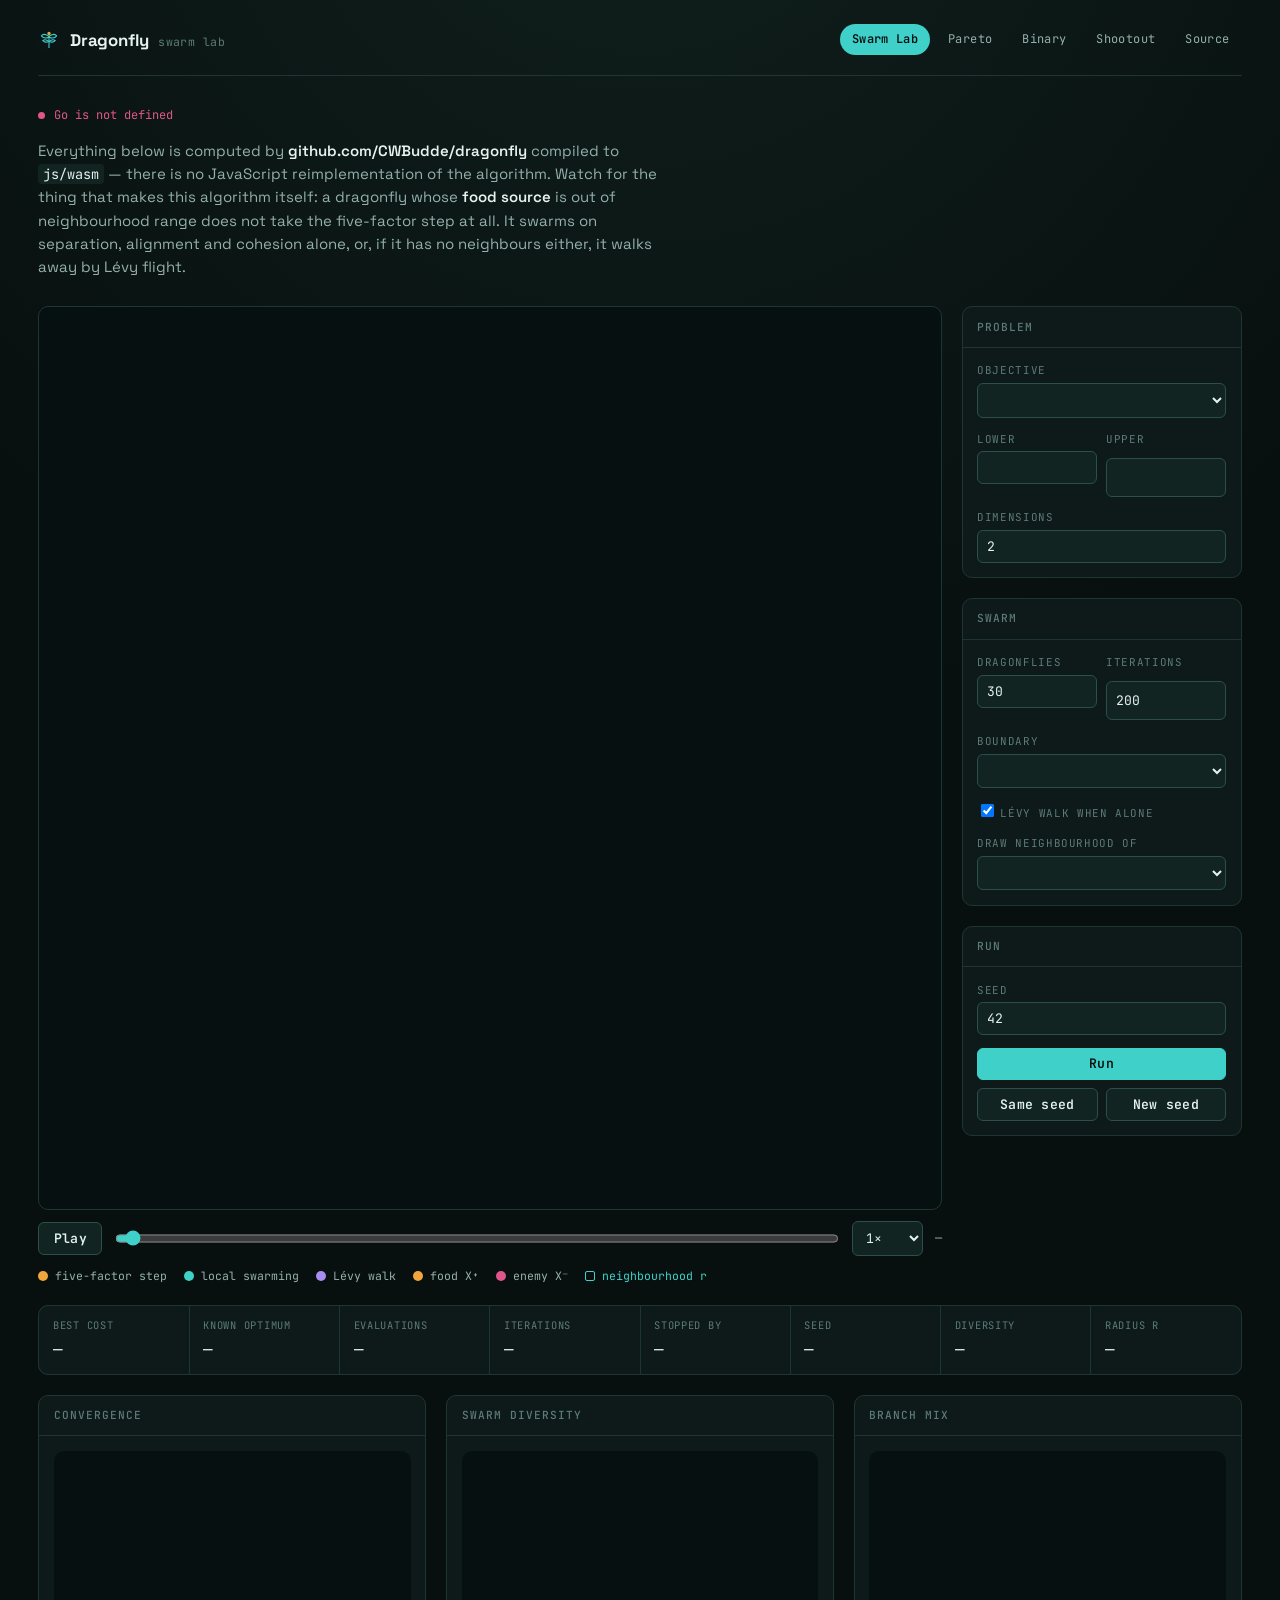
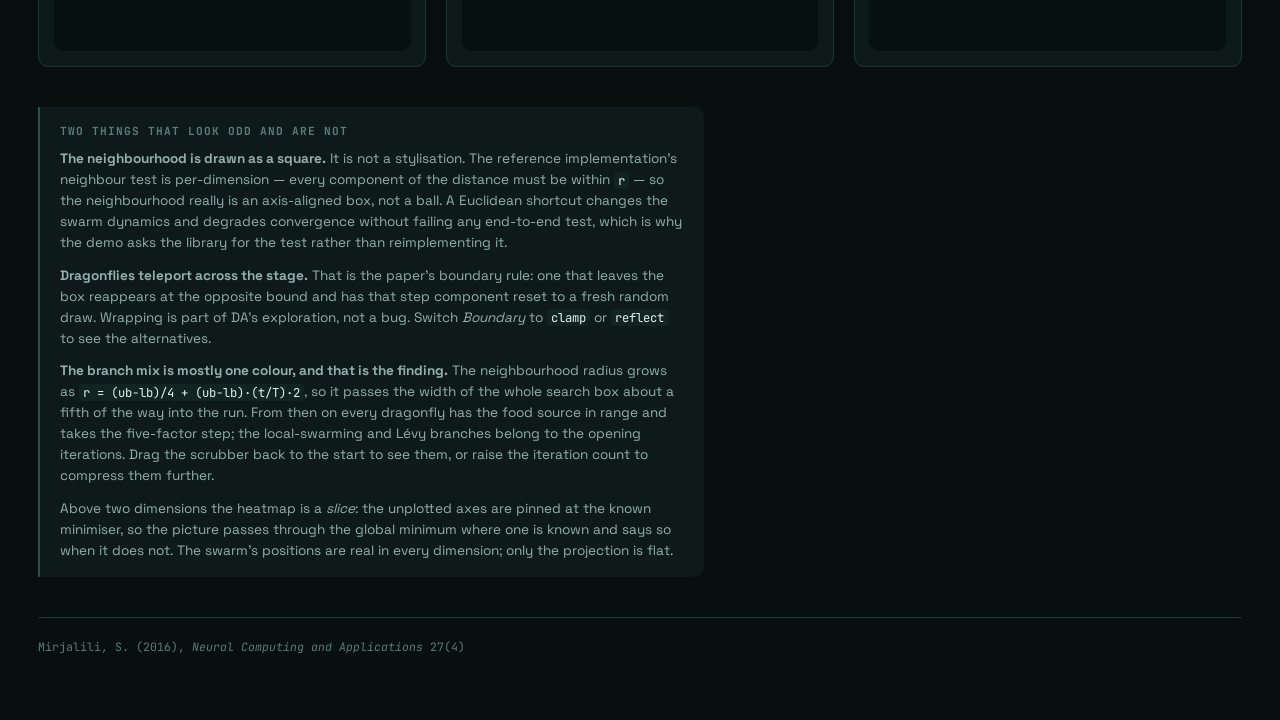
==== examples/wasm-demo/index.html @ a9129103 "feat: a four-page WebAssembly demo, and the MODA observer it needed The library had nothing a visito" ====
<!doctype html>
<html lang="en">
  <head>
    <meta charset="utf-8" />
    <meta name="viewport" content="width=device-width, initial-scale=1" />
    <title>Swarm Lab · Dragonfly</title>
    <meta
      name="description"
      content="The Dragonfly Algorithm running in the browser: the swarm, its food source and enemy, and the two-branch step update, all computed by the Go library compiled to WebAssembly."
    />
    <link rel="icon" href="favicon.svg" />
    <link rel="preconnect" href="https://fonts.googleapis.com" />
    <link rel="preconnect" href="https://fonts.gstatic.com" crossorigin />
    <link
      href="https://fonts.googleapis.com/css2?family=JetBrains+Mono:wght@400;500&family=Space+Grotesk:wght@400;500;600;700&display=swap"
      rel="stylesheet"
    />
    <link rel="stylesheet" href="style.css" />

    <!--
      DOM CONTRACT — read this before touching app.js or render.js.

      Ids app.js binds to (never remove or rename one without changing it there):
        #status           status readout; JS sets data-state="ready|error|loading"

        #stage            hero canvas — landscape heatmap, swarm, food, enemy
        #convergence      convergence canvas
        #diversity        swarm-diversity canvas
        #branches         branch-mix canvas
        #projectionNote   warning shown when the heatmap slice misses the optimum

        #benchmark        <select> of objective functions (filled from info())
        #boundary         <select> of boundary methods  (filled from info())
        #dimensions #npop #iterations #seed   <input type=number>
        #lower #upper     <input type=number> bounds
        #levy             <input type=checkbox> Levy walk on the lone branch
        #focus            <select> which dragonfly's neighbourhood to draw
        #run #rerun #newSeed   buttons

        #play             play/pause toggle, gets aria-pressed
        #scrub            <input type=range> over iterations
        #speed            <select> replay speed
        #frameReadout     "iteration n / N"

        #benchNote        blurb for the selected function
        #boundaryNote     description for the selected boundary method

      Telemetry values, all <dd>:
        #tBest #tOptimum #tEvals #tIterations #tTermination #tSeed
        #tDiversity #tRadius
    -->
  </head>
  <body>
    <header class="masthead">
      <h1 class="wordmark">
        <img class="glyph" src="favicon.svg" alt="" />
        Dragonfly
        <span class="sub">swarm lab</span>
      </h1>
      <nav>
        <a href="index.html" aria-current="page">Swarm Lab</a>
        <a href="pareto.html">Pareto</a>
        <a href="binary.html">Binary</a>
        <a href="benchmark.html">Shootout</a>
        <a href="https://github.com/CWBudde/dragonfly">Source</a>
      </nav>
    </header>

    <p class="status" id="status" data-state="loading">Loading WebAssembly…</p>

    <p class="lede">
      Everything below is computed by
      <strong>github.com/CWBudde/dragonfly</strong> compiled to
      <code>js/wasm</code> — there is no JavaScript reimplementation of the
      algorithm. Watch for the thing that makes this algorithm itself: a
      dragonfly whose <strong>food source</strong> is out of neighbourhood range
      does not take the five-factor step at all. It swarms on separation,
      alignment and cohesion alone, or, if it has no neighbours either, it walks
      away by Lévy flight.
    </p>

    <div class="instrument">
      <section class="stage-wrap">
        <canvas id="stage" width="900" height="900"></canvas>

        <div class="transport">
          <button type="button" class="icon" id="play" aria-pressed="false">
            Play
          </button>
          <input
            type="range"
            id="scrub"
            min="0"
            max="0"
            value="0"
            aria-label="Iteration"
          />
          <select id="speed" aria-label="Replay speed" style="width: auto">
            <option value="0.5">0.5×</option>
            <option value="1" selected>1×</option>
            <option value="2">2×</option>
            <option value="4">4×</option>
          </select>
          <span class="frame-readout" id="frameReadout">—</span>
        </div>

        <ul class="legend">
          <li><span class="key" style="background: var(--branch-food)"></span>five-factor step</li>
          <li><span class="key" style="background: var(--branch-swarm)"></span>local swarming</li>
          <li><span class="key" style="background: var(--branch-levy)"></span>Lévy walk</li>
          <li><span class="key" style="background: var(--food)"></span>food X⁺</li>
          <li><span class="key" style="background: var(--enemy)"></span>enemy X⁻</li>
          <li style="color: var(--swarm)"><span class="key square"></span>neighbourhood r</li>
        </ul>

        <p class="stage-note" id="projectionNote"></p>
      </section>

      <div>
        <section class="panel">
          <h2>Problem</h2>
          <div class="panel-body">
            <div class="field">
              <label for="benchmark">Objective</label>
              <select id="benchmark"></select>
              <p class="note" id="benchNote"></p>
            </div>
            <div class="field field-pair">
              <div class="field">
                <label for="lower">Lower</label>
                <input type="number" id="lower" step="any" />
              </div>
              <div class="field">
                <label for="upper">Upper</label>
                <input type="number" id="upper" step="any" />
              </div>
            </div>
            <div class="field">
              <label for="dimensions">Dimensions</label>
              <input type="number" id="dimensions" min="2" value="2" />
            </div>
          </div>
        </section>

        <section class="panel" style="margin-top: var(--gap)">
          <h2>Swarm</h2>
          <div class="panel-body">
            <div class="field field-pair">
              <div class="field">
                <label for="npop">Dragonflies</label>
                <input type="number" id="npop" min="2" value="30" />
              </div>
              <div class="field">
                <label for="iterations">Iterations</label>
                <input type="number" id="iterations" min="1" value="200" />
              </div>
            </div>
            <div class="field">
              <label for="boundary">Boundary</label>
              <select id="boundary"></select>
              <p class="note" id="boundaryNote"></p>
            </div>
            <div class="field">
              <label for="levy">
                <input
                  type="checkbox"
                  id="levy"
                  checked
                  style="width: auto; margin-right: 0.4rem"
                />Lévy walk when alone
              </label>
            </div>
            <div class="field">
              <label for="focus">Draw neighbourhood of</label>
              <select id="focus"></select>
            </div>
          </div>
        </section>

        <section class="panel" style="margin-top: var(--gap)">
          <h2>Run</h2>
          <div class="panel-body">
            <div class="field">
              <label for="seed">Seed</label>
              <input type="number" id="seed" value="42" />
            </div>
            <div class="button-row" style="margin-bottom: 0.5rem">
              <button type="button" class="primary" id="run">Run</button>
            </div>
            <div class="button-row">
              <button type="button" id="rerun">Same seed</button>
              <button type="button" id="newSeed">New seed</button>
            </div>
          </div>
        </section>
      </div>
    </div>

    <dl class="telemetry">
      <div><dt>Best cost</dt><dd id="tBest">—</dd></div>
      <div><dt>Known optimum</dt><dd id="tOptimum">—</dd></div>
      <div><dt>Evaluations</dt><dd id="tEvals">—</dd></div>
      <div><dt>Iterations</dt><dd id="tIterations">—</dd></div>
      <div><dt>Stopped by</dt><dd id="tTermination">—</dd></div>
      <div><dt>Seed</dt><dd id="tSeed">—</dd></div>
      <div><dt>Diversity</dt><dd id="tDiversity">—</dd></div>
      <div><dt>Radius r</dt><dd id="tRadius">—</dd></div>
    </dl>

    <div class="plots">
      <section class="panel">
        <h3>Convergence</h3>
        <div class="panel-body">
          <canvas id="convergence" width="640" height="360"></canvas>
        </div>
      </section>
      <section class="panel">
        <h3>Swarm diversity</h3>
        <div class="panel-body">
          <canvas id="diversity" width="640" height="360"></canvas>
        </div>
      </section>
      <section class="panel">
        <h3>Branch mix</h3>
        <div class="panel-body">
          <canvas id="branches" width="640" height="360"></canvas>
        </div>
      </section>
    </div>

    <aside class="caveat">
      <h2>Two things that look odd and are not</h2>
      <p>
        <strong>The neighbourhood is drawn as a square.</strong> It is not a
        stylisation. The reference implementation's neighbour test is
        per-dimension — every component of the distance must be within
        <code>r</code> — so the neighbourhood really is an axis-aligned box, not
        a ball. A Euclidean shortcut changes the swarm dynamics and degrades
        convergence without failing any end-to-end test, which is why the demo
        asks the library for the test rather than reimplementing it.
      </p>
      <p>
        <strong>Dragonflies teleport across the stage.</strong> That is the
        paper's boundary rule: one that leaves the box reappears at the opposite
        bound and has that step component reset to a fresh random draw.
        Wrapping is part of DA's exploration, not a bug. Switch
        <em>Boundary</em> to <code>clamp</code> or <code>reflect</code> to see
        the alternatives.
      </p>
      <p>
        <strong>The branch mix is mostly one colour, and that is the
        finding.</strong> The neighbourhood radius grows as
        <code>r = (ub−lb)/4 + (ub−lb)·(t/T)·2</code>, so it passes the width of
        the whole search box about a fifth of the way into the run. From then on
        every dragonfly has the food source in range and takes the five-factor
        step; the local-swarming and Lévy branches belong to the opening
        iterations. Drag the scrubber back to the start to see them, or raise
        the iteration count to compress them further.
      </p>
      <p>
        Above two dimensions the heatmap is a <em>slice</em>: the unplotted axes
        are pinned at the known minimiser, so the picture passes through the
        global minimum where one is known and says so when it does not. The
        swarm's positions are real in every dimension; only the projection is
        flat.
      </p>
    </aside>

    <footer class="page">
      <span>Mirjalili, S. (2016), <em>Neural Computing and Applications</em> 27(4)</span>
      <span id="buildInfo"></span>
    </footer>

    <script src="wasm_exec.js"></script>
    <script src="boot.js"></script>
    <script src="render.js"></script>
    <script src="app.js"></script>
  </body>
</html>
---- examples/wasm-demo/style.css ----
/*
 * style.css — shared across every page of the Dragonfly demo.
 *
 * The palette is one idea: a dark petrol ground, one cool accent for the swarm,
 * and two warm ones reserved exclusively for the food source and the enemy.
 * Those two colours are never used for anything else on any page, because the
 * whole point of the Swarm Lab is that a reader can find X⁺ and X⁻ at a glance.
 */

:root {
  --ground: #08100f;
  --panel: #0d1a19;
  --panel-high: #122422;
  --rule: #1d3634;
  --rule-bright: #2b4f4b;

  --ink: #e6f2f0;
  --ink-dim: #94b0ac;
  --ink-faint: #5d7b78;

  /* The swarm and its two attractors. Reserved; see the file comment. */
  --swarm: #3fd0c9;
  --food: #f0a63c;
  --enemy: #e0568a;

  /* The three branches of the step update, in the order run.go reports them. */
  --branch-food: #f0a63c;
  --branch-swarm: #3fd0c9;
  --branch-levy: #a98cf0;

  --ok: #59d98b;
  --warn: #f0a63c;
  --bad: #e0568a;

  --display: "Space Grotesk", "Segoe UI", system-ui, sans-serif;
  --mono: "JetBrains Mono", ui-monospace, "SF Mono", Menlo, monospace;

  --gap: 1.25rem;
  --radius: 10px;
}

* {
  box-sizing: border-box;
}

html {
  background: var(--ground);
}

body {
  margin: 0;
  padding: 0 clamp(0.75rem, 3vw, 2.5rem) 4rem;
  background:
    radial-gradient(120% 70% at 50% -10%, #10201e 0%, transparent 60%),
    var(--ground);
  color: var(--ink);
  font-family: var(--display);
  font-size: 15px;
  line-height: 1.55;
  -webkit-font-smoothing: antialiased;
}

a {
  color: var(--swarm);
  text-decoration-color: var(--rule-bright);
  text-underline-offset: 3px;
}

a:hover {
  text-decoration-color: currentColor;
}

/* ── masthead ───────────────────────────────────────────────────────────── */

.masthead {
  display: flex;
  align-items: center;
  gap: var(--gap);
  flex-wrap: wrap;
  padding: 1.5rem 0 1.25rem;
  border-bottom: 1px solid var(--rule);
  margin-bottom: 1.75rem;
}

.wordmark {
  display: flex;
  align-items: baseline;
  gap: 0.6rem;
  font-weight: 700;
  font-size: 1.05rem;
  letter-spacing: -0.01em;
  margin: 0;
}

.wordmark .glyph {
  width: 22px;
  height: 22px;
  align-self: center;
}

.wordmark .sub {
  font-family: var(--mono);
  font-size: 0.72rem;
  font-weight: 400;
  color: var(--ink-faint);
  letter-spacing: 0.04em;
}

.masthead nav {
  display: flex;
  gap: 0.35rem;
  flex-wrap: wrap;
  margin-left: auto;
}

.masthead nav a {
  font-family: var(--mono);
  font-size: 0.75rem;
  letter-spacing: 0.03em;
  padding: 0.34rem 0.7rem;
  border-radius: 999px;
  border: 1px solid transparent;
  color: var(--ink-dim);
  text-decoration: none;
}

.masthead nav a:hover {
  color: var(--ink);
  border-color: var(--rule-bright);
}

.masthead nav a[aria-current="page"] {
  color: var(--ground);
  background: var(--swarm);
  font-weight: 600;
}

/* ── status line ────────────────────────────────────────────────────────── */

.status {
  display: flex;
  align-items: center;
  gap: 0.55rem;
  font-family: var(--mono);
  font-size: 0.75rem;
  color: var(--ink-dim);
  min-height: 1.4rem;
}

.status::before {
  content: "";
  width: 7px;
  height: 7px;
  border-radius: 50%;
  background: var(--ink-faint);
  flex: none;
}

.status[data-state="ready"]::before {
  background: var(--ok);
}

.status[data-state="loading"]::before {
  background: var(--warn);
  animation: pulse 1.1s ease-in-out infinite;
}

.status[data-state="error"]::before {
  background: var(--bad);
}

.status[data-state="error"] {
  color: var(--bad);
}

@keyframes pulse {
  50% {
    opacity: 0.25;
  }
}

@media (prefers-reduced-motion: reduce) {
  .status[data-state="loading"]::before {
    animation: none;
  }
}

/* ── page shell ─────────────────────────────────────────────────────────── */

.lede {
  max-width: 62ch;
  margin: 0 0 1.75rem;
  color: var(--ink-dim);
}

.lede strong {
  color: var(--ink);
  font-weight: 600;
}

/*
 * The instrument layout: a fixed control column beside a stage that takes the
 * rest. It collapses to one column early, because the controls are unusable in
 * a narrow rail and the stage is the point.
 */
.instrument {
  display: grid;
  grid-template-columns: minmax(0, 1fr) 17.5rem;
  gap: var(--gap);
  align-items: start;
}

@media (max-width: 62rem) {
  .instrument {
    grid-template-columns: minmax(0, 1fr);
  }
}

.panel {
  background: var(--panel);
  border: 1px solid var(--rule);
  border-radius: var(--radius);
}

.panel > h2,
.panel > h3 {
  margin: 0;
  padding: 0.7rem 0.9rem;
  border-bottom: 1px solid var(--rule);
  font-family: var(--mono);
  font-size: 0.7rem;
  font-weight: 500;
  letter-spacing: 0.09em;
  text-transform: uppercase;
  color: var(--ink-faint);
}

.panel-body {
  padding: 0.9rem;
}

/* ── stage ──────────────────────────────────────────────────────────────── */

.stage-wrap {
  position: relative;
}

canvas {
  display: block;
  width: 100%;
  border-radius: var(--radius);
  background: #061010;
}

#stage {
  aspect-ratio: 1 / 1;
  border: 1px solid var(--rule);
}

.stage-note {
  margin: 0.6rem 0 0;
  font-family: var(--mono);
  font-size: 0.72rem;
  color: var(--warn);
  min-height: 1.1rem;
}

.stage-note:empty {
  display: none;
}

/* ── transport ──────────────────────────────────────────────────────────── */

.transport {
  display: flex;
  align-items: center;
  gap: 0.7rem;
  margin-top: 0.7rem;
  flex-wrap: wrap;
}

.transport input[type="range"] {
  flex: 1 1 12rem;
  min-width: 8rem;
  accent-color: var(--swarm);
}

.frame-readout {
  font-family: var(--mono);
  font-size: 0.75rem;
  color: var(--ink-dim);
  white-space: nowrap;
}

/* ── controls ───────────────────────────────────────────────────────────── */

.field {
  display: grid;
  gap: 0.25rem;
  margin-bottom: 0.8rem;
}

.field:last-child {
  margin-bottom: 0;
}

.field > label {
  font-family: var(--mono);
  font-size: 0.68rem;
  letter-spacing: 0.06em;
  text-transform: uppercase;
  color: var(--ink-faint);
}

.field-pair {
  display: grid;
  grid-template-columns: 1fr 1fr;
  gap: 0.55rem;
}

input,
select,
button {
  font-family: var(--mono);
  font-size: 0.82rem;
  color: var(--ink);
  background: var(--panel-high);
  border: 1px solid var(--rule-bright);
  border-radius: 6px;
  padding: 0.42rem 0.55rem;
  width: 100%;
}

input:focus-visible,
select:focus-visible,
button:focus-visible {
  outline: 2px solid var(--swarm);
  outline-offset: 1px;
}

button {
  cursor: pointer;
  font-weight: 600;
  letter-spacing: 0.02em;
}

button:hover:not(:disabled) {
  border-color: var(--swarm);
  color: var(--swarm);
}

button:disabled {
  opacity: 0.4;
  cursor: not-allowed;
}

button.primary {
  background: var(--swarm);
  border-color: var(--swarm);
  color: var(--ground);
}

button.primary:hover:not(:disabled) {
  background: #5ee0d9;
  border-color: #5ee0d9;
  color: var(--ground);
}

button.icon {
  width: auto;
  flex: none;
  padding: 0.42rem 0.9rem;
}

button[aria-pressed="true"] {
  border-color: var(--swarm);
  color: var(--swarm);
}

.button-row {
  display: flex;
  gap: 0.5rem;
}

.note {
  margin: 0.5rem 0 0;
  font-size: 0.78rem;
  line-height: 1.45;
  color: var(--ink-dim);
}

.note:empty {
  display: none;
}

/* ── telemetry ──────────────────────────────────────────────────────────── */

.telemetry {
  display: grid;
  grid-template-columns: repeat(auto-fit, minmax(9rem, 1fr));
  gap: 1px;
  margin: var(--gap) 0 0;
  background: var(--rule);
  border: 1px solid var(--rule);
  border-radius: var(--radius);
  overflow: hidden;
}

.telemetry > div {
  background: var(--panel);
  padding: 0.7rem 0.85rem;
}

.telemetry dt {
  font-family: var(--mono);
  font-size: 0.65rem;
  letter-spacing: 0.07em;
  text-transform: uppercase;
  color: var(--ink-faint);
  margin: 0 0 0.25rem;
}

.telemetry dd {
  margin: 0;
  font-family: var(--mono);
  font-size: 1rem;
  font-variant-numeric: tabular-nums;
  color: var(--ink);
  overflow-wrap: anywhere;
}

/* ── legend ─────────────────────────────────────────────────────────────── */

.legend {
  display: flex;
  flex-wrap: wrap;
  gap: 0.5rem 1.1rem;
  margin: 0.7rem 0 0;
  padding: 0;
  list-style: none;
  font-family: var(--mono);
  font-size: 0.72rem;
  color: var(--ink-dim);
}

.legend li {
  display: flex;
  align-items: center;
  gap: 0.4rem;
}

.legend .key {
  width: 10px;
  height: 10px;
  border-radius: 50%;
  flex: none;
}

.legend .key.square {
  border-radius: 2px;
  background: none;
  border: 1.5px solid currentColor;
}

/* ── secondary panels ───────────────────────────────────────────────────── */

.plots {
  display: grid;
  grid-template-columns: repeat(auto-fit, minmax(17rem, 1fr));
  gap: var(--gap);
  margin-top: var(--gap);
}

.plots canvas {
  aspect-ratio: 16 / 9;
}

/* ── tables ─────────────────────────────────────────────────────────────── */

.table-scroll {
  overflow-x: auto;
}

table {
  border-collapse: collapse;
  width: 100%;
  font-family: var(--mono);
  font-size: 0.78rem;
  font-variant-numeric: tabular-nums;
}

th,
td {
  text-align: right;
  padding: 0.4rem 0.6rem;
  border-bottom: 1px solid var(--rule);
  white-space: nowrap;
}

th:first-child,
td:first-child {
  text-align: left;
}

thead th {
  color: var(--ink-faint);
  font-weight: 500;
  font-size: 0.68rem;
  letter-spacing: 0.06em;
  text-transform: uppercase;
}

tbody tr:last-child td {
  border-bottom: none;
}

td.win {
  color: var(--ok);
}

td.tie {
  color: var(--ink-faint);
}

/* ── prose ──────────────────────────────────────────────────────────────── */

.caveat {
  margin: 2.5rem 0 0;
  padding: 1rem 1.2rem;
  border-left: 2px solid var(--rule-bright);
  background: var(--panel);
  border-radius: 0 var(--radius) var(--radius) 0;
  color: var(--ink-dim);
  font-size: 0.85rem;
  max-width: 74ch;
}

.caveat h2 {
  margin: 0 0 0.5rem;
  font-family: var(--mono);
  font-size: 0.7rem;
  letter-spacing: 0.09em;
  text-transform: uppercase;
  color: var(--ink-faint);
}

.caveat p {
  margin: 0 0 0.7rem;
}

.caveat p:last-child {
  margin-bottom: 0;
}

.caveat code,
.lede code {
  font-family: var(--mono);
  font-size: 0.9em;
  color: var(--ink);
  background: var(--panel-high);
  padding: 0.05em 0.35em;
  border-radius: 4px;
}

footer.page {
  margin-top: 2.5rem;
  padding-top: 1.25rem;
  border-top: 1px solid var(--rule);
  font-family: var(--mono);
  font-size: 0.72rem;
  color: var(--ink-faint);
  display: flex;
  gap: 1rem;
  flex-wrap: wrap;
}
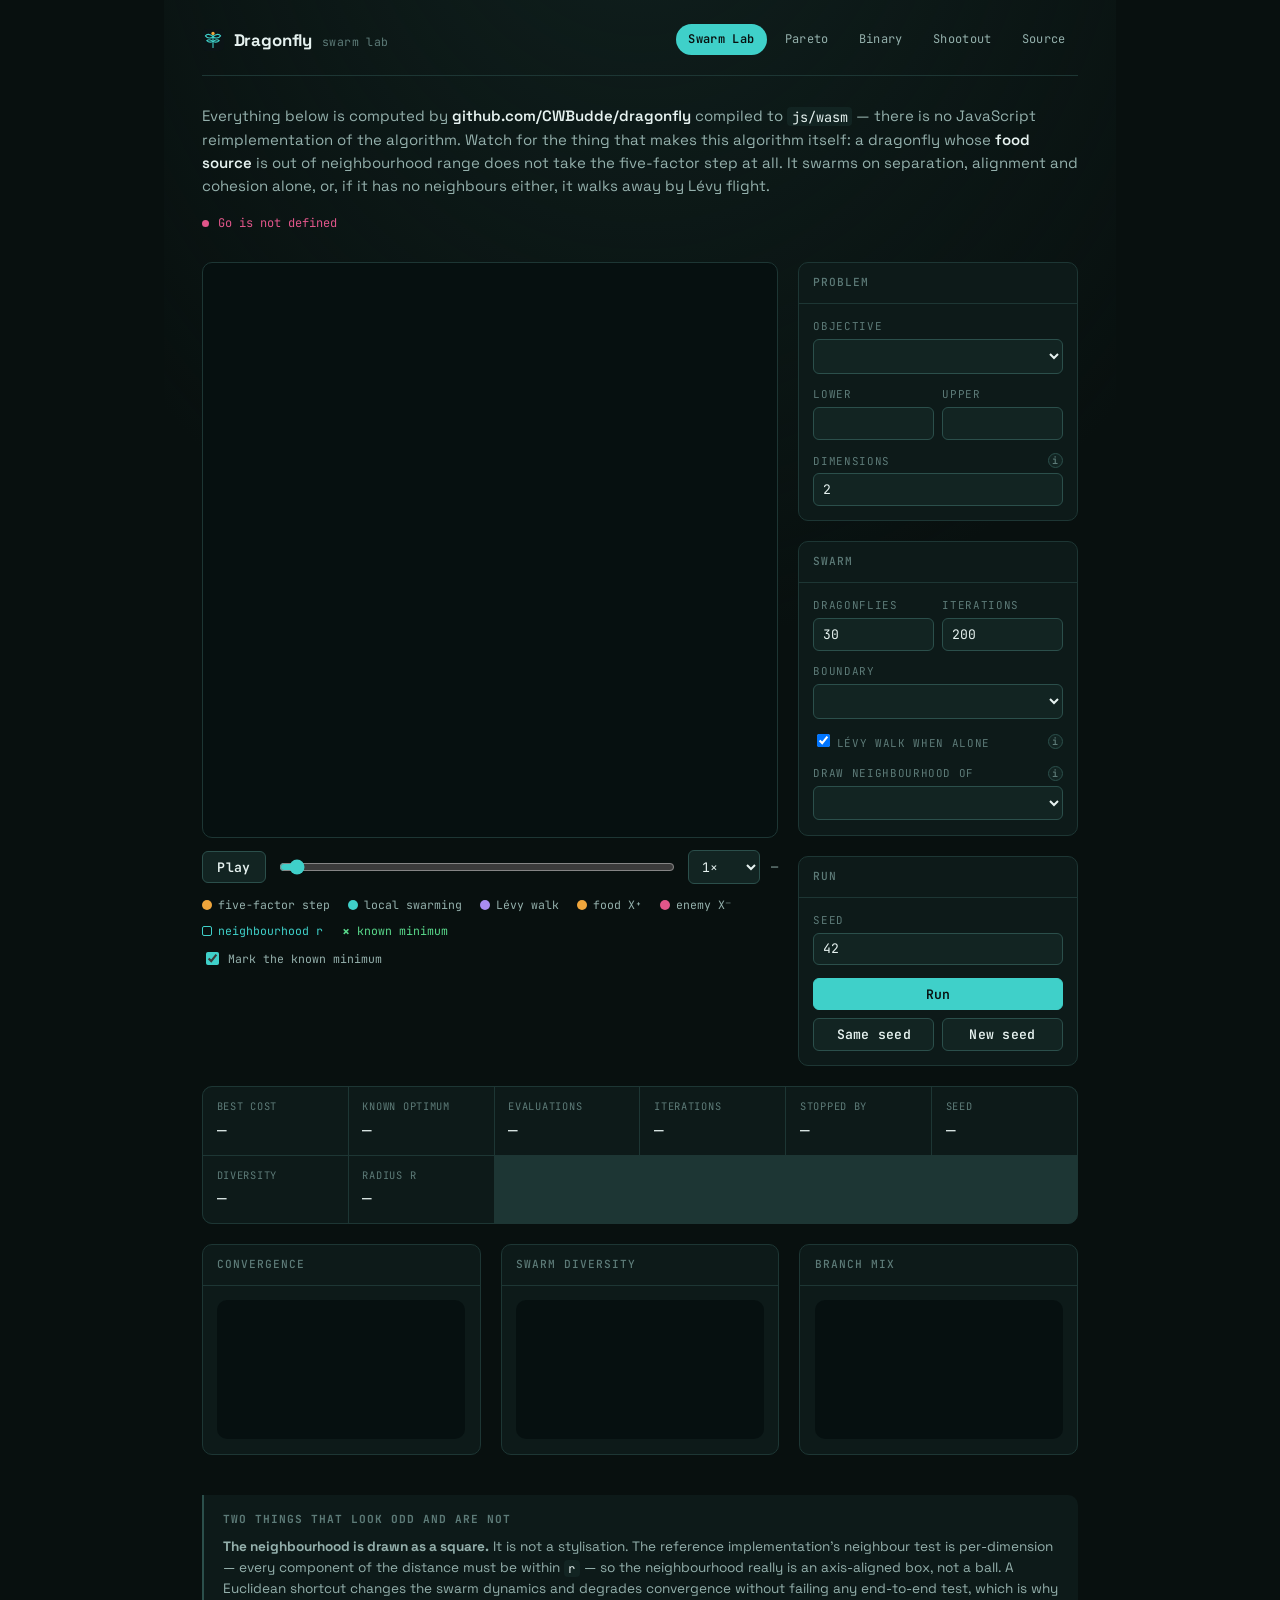
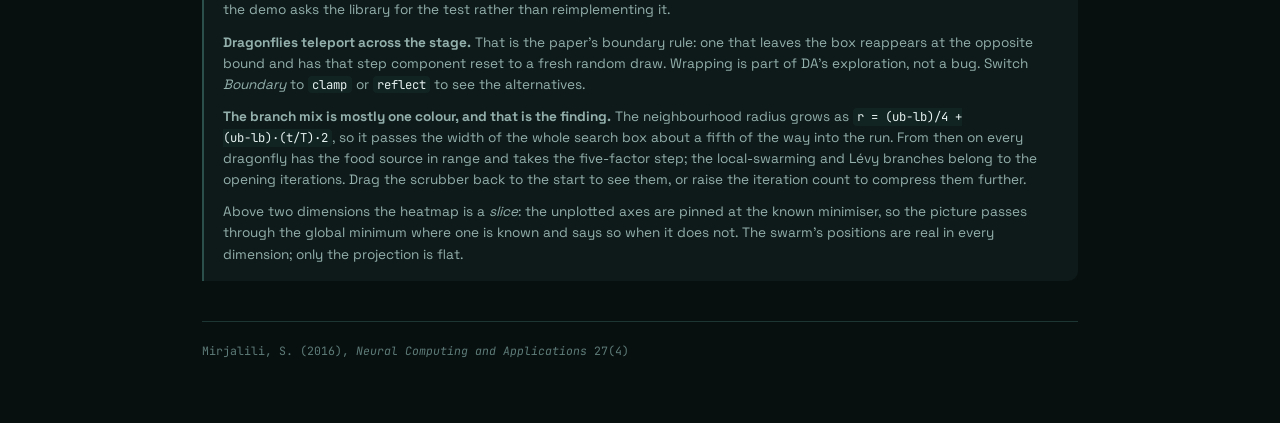
==== commit 7309c48b: "feat: add minimiser display and related functionality in wasm demo" ====
--- a/examples/wasm-demo/index.html
+++ b/examples/wasm-demo/index.html
@@ -35,6 +35,8 @@
         #lower #upper     <input type=number> bounds
         #levy             <input type=checkbox> Levy walk on the lone branch
         #focus            <select> which dragonfly's neighbourhood to draw
+        #showOptimum      <input type="checkbox"> draw the known minimiser
+        #optimumKey       its legend entry; hidden when none is known
         #run #rerun #newSeed   buttons
 
         #play             play/pause toggle, gets aria-pressed
@@ -66,8 +68,6 @@
       </nav>
     </header>
 
-    <p class="status" id="status" data-state="loading">Loading WebAssembly…</p>
-
     <p class="lede">
       Everything below is computed by
       <strong>github.com/CWBudde/dragonfly</strong> compiled to
@@ -78,6 +78,8 @@
       alignment and cohesion alone, or, if it has no neighbours either, it walks
       away by Lévy flight.
     </p>
+
+    <p class="status" id="status" data-state="loading">Loading WebAssembly…</p>
 
     <div class="instrument">
       <section class="stage-wrap">
@@ -111,7 +113,15 @@
           <li><span class="key" style="background: var(--food)"></span>food X⁺</li>
           <li><span class="key" style="background: var(--enemy)"></span>enemy X⁻</li>
           <li style="color: var(--swarm)"><span class="key square"></span>neighbourhood r</li>
+          <li id="optimumKey" style="color: var(--ok)"><span class="key cross">×</span>known minimum</li>
         </ul>
+
+        <div class="stage-options">
+          <label
+            ><input type="checkbox" id="showOptimum" checked />Mark the known
+            minimum</label
+          >
+        </div>
 
         <p class="stage-note" id="projectionNote"></p>
       </section>
@@ -121,9 +131,13 @@
           <h2>Problem</h2>
           <div class="panel-body">
             <div class="field">
-              <label for="benchmark">Objective</label>
+              <div class="field-head">
+                <label for="benchmark">Objective</label>
+                <span class="hint" tabindex="0" aria-describedby="benchNote"
+                  >i<span class="hint-body" id="benchNote"></span
+                ></span>
+              </div>
               <select id="benchmark"></select>
-              <p class="note" id="benchNote"></p>
             </div>
             <div class="field field-pair">
               <div class="field">
@@ -136,7 +150,18 @@
               </div>
             </div>
             <div class="field">
-              <label for="dimensions">Dimensions</label>
+              <div class="field-head">
+                <label for="dimensions">Dimensions</label>
+                <span class="hint" tabindex="0" aria-describedby="dimensionsNote"
+                  >i<span class="hint-body" id="dimensionsNote"
+                    >How many variables the objective takes. The swarm searches
+                    all of them; the stage can only draw two, so above 2-D the
+                    heatmap is a slice through the remaining axes — pinned at
+                    the known minimiser where one exists, and it says so
+                    underneath when it is not.</span
+                  ></span
+                >
+              </div>
               <input type="number" id="dimensions" min="2" value="2" />
             </div>
           </div>
@@ -156,22 +181,51 @@
               </div>
             </div>
             <div class="field">
-              <label for="boundary">Boundary</label>
+              <div class="field-head">
+                <label for="boundary">Boundary</label>
+                <span class="hint" tabindex="0" aria-describedby="boundaryNote"
+                  >i<span class="hint-body" id="boundaryNote"></span
+                ></span>
+              </div>
               <select id="boundary"></select>
-              <p class="note" id="boundaryNote"></p>
-            </div>
-            <div class="field">
-              <label for="levy">
-                <input
-                  type="checkbox"
-                  id="levy"
-                  checked
-                  style="width: auto; margin-right: 0.4rem"
-                />Lévy walk when alone
-              </label>
-            </div>
-            <div class="field">
-              <label for="focus">Draw neighbourhood of</label>
+            </div>
+            <div class="field">
+              <div class="field-head">
+                <label for="levy">
+                  <input
+                    type="checkbox"
+                    id="levy"
+                    checked
+                    style="width: auto; margin-right: 0.4rem"
+                  />Lévy walk when alone
+                </label>
+                <span class="hint" tabindex="0" aria-describedby="levyNote"
+                  >i<span class="hint-body" id="levyNote"
+                    >The third branch of the step update. A dragonfly with the
+                    food source out of range and no neighbours either has
+                    nothing to steer by, so the paper moves it by a Lévy flight
+                    — a heavy-tailed random walk, mostly small hops with the
+                    occasional long one. Switch it off and such a dragonfly
+                    simply holds still, which is what most ports of DA
+                    accidentally do.</span
+                  ></span
+                >
+              </div>
+            </div>
+            <div class="field">
+              <div class="field-head">
+                <label for="focus">Draw neighbourhood of</label>
+                <span class="hint" tabindex="0" aria-describedby="focusNote"
+                  >i<span class="hint-body" id="focusNote"
+                    >Rings one dragonfly and draws the box within which it
+                    counts others as neighbours. The box is square because the
+                    neighbour test is per-dimension — every component of the
+                    distance must be within r — and it grows with the iteration
+                    count, which is why the swarm branch dies out early in a
+                    run.</span
+                  ></span
+                >
+              </div>
               <select id="focus"></select>
             </div>
           </div>
--- a/examples/wasm-demo/style.css
+++ b/examples/wasm-demo/style.css
@@ -37,6 +37,32 @@
 
   --gap: 1.25rem;
   --radius: 10px;
+
+  --pad: clamp(0.75rem, 3vw, 2.5rem);
+  --rail: 17.5rem;
+
+  /*
+   * The measure of the whole page. Without it the shell ran the full viewport
+   * width and the square stage inherited it, so on a 1920×1080 screen the
+   * canvas alone was ~1540px tall and the telemetry sat two screens below the
+   * fold. Two bounds apply, whichever is tighter:
+   *
+   *   --shell     a plain reading measure, as the Mayfly demo's rack has;
+   *   --stage-max the stage against the viewport HEIGHT, which is the
+   *               dimension that actually runs out on a laptop.
+   *
+   * The height bound is spent on the page rather than on the canvas on
+   * purpose. Capping #stage alone would strand the control rail at the right
+   * edge with a band of dead space beside the canvas, and capping only the
+   * .instrument grid would leave that grid narrower than the masthead and lede
+   * above it. Narrowing the shell keeps every edge on the page in one column.
+   */
+  --shell: 67rem;
+  --stage-max: 64vh;
+  --measure: min(
+    var(--shell),
+    calc(var(--stage-max) + var(--gap) + var(--rail) + 2 * var(--pad))
+  );
 }
 
 * {
@@ -48,8 +74,9 @@
 }
 
 body {
-  margin: 0;
-  padding: 0 clamp(0.75rem, 3vw, 2.5rem) 4rem;
+  margin: 0 auto;
+  max-width: var(--measure);
+  padding: 0 var(--pad) 4rem;
   background:
     radial-gradient(120% 70% at 50% -10%, #10201e 0%, transparent 60%),
     var(--ground);
@@ -145,6 +172,7 @@
   font-size: 0.75rem;
   color: var(--ink-dim);
   min-height: 1.4rem;
+  margin: 0 0 1.75rem;
 }
 
 .status::before {
@@ -187,9 +215,13 @@
 
 /* ── page shell ─────────────────────────────────────────────────────────── */
 
+/*
+ * The lede runs the full measure rather than a 62ch column: it sits above the
+ * instrument now, with the status line under it, and a short column above a
+ * full-width grid read as a mistake.
+ */
 .lede {
-  max-width: 62ch;
-  margin: 0 0 1.75rem;
+  margin: 0 0 0.9rem;
   color: var(--ink-dim);
 }
 
@@ -205,12 +237,21 @@
  */
 .instrument {
   display: grid;
-  grid-template-columns: minmax(0, 1fr) 17.5rem;
+  grid-template-columns: minmax(0, 1fr) var(--rail);
   gap: var(--gap);
   align-items: start;
 }
 
 @media (max-width: 62rem) {
+  /*
+   * One column: the rail is below the stage, not beside it, so the height
+   * bound above would only make the page a narrow ribbon. Give the shell the
+   * viewport back and let the stage be as wide as the screen is.
+   */
+  :root {
+    --measure: none;
+  }
+
   .instrument {
     grid-template-columns: minmax(0, 1fr);
   }
@@ -304,18 +345,100 @@
   margin-bottom: 0;
 }
 
-.field > label {
+.field > label,
+.field-head > label {
   font-family: var(--mono);
   font-size: 0.68rem;
   letter-spacing: 0.06em;
   text-transform: uppercase;
   color: var(--ink-faint);
+}
+
+/*
+ * A label with its (i) pushed to the right edge of the rail. The explanations
+ * these carry are worth having and were worth three lines of standing prose
+ * each; on hover they cost nothing and the controls stay in one screen.
+ */
+.field-head {
+  position: relative;
+  display: flex;
+  align-items: center;
+  justify-content: space-between;
+  gap: 0.5rem;
+}
+
+.hint {
+  flex: none;
+  width: 15px;
+  height: 15px;
+  border-radius: 50%;
+  border: 1px solid var(--rule-bright);
+  color: var(--ink-faint);
+  background: var(--panel-high);
+  font-family: var(--mono);
+  font-size: 0.62rem;
+  font-style: normal;
+  font-weight: 600;
+  line-height: 13px;
+  text-align: center;
+  cursor: help;
+}
+
+.hint:hover,
+.hint:focus-visible {
+  color: var(--swarm);
+  border-color: var(--swarm);
+}
+
+/*
+ * The bubble spans the field rather than hanging off the badge: the rail is
+ * 17.5rem wide, so anything anchored to a 15px dot at its right edge either
+ * overflows the viewport or wraps to two words a line.
+ */
+.hint-body {
+  position: absolute;
+  top: calc(100% + 0.35rem);
+  left: 0;
+  right: 0;
+  z-index: 20;
+  display: none;
+  padding: 0.55rem 0.65rem;
+  border: 1px solid var(--rule-bright);
+  border-radius: 6px;
+  background: var(--panel-high);
+  box-shadow: 0 8px 22px rgb(0 0 0 / 45%);
+  color: var(--ink-dim);
+  font-family: var(--display);
+  font-size: 0.76rem;
+  letter-spacing: normal;
+  line-height: 1.4;
+  text-transform: none;
+}
+
+.hint:hover .hint-body,
+.hint:focus-visible .hint-body,
+.hint:focus-within .hint-body {
+  display: block;
+}
+
+/* An (i) with nothing behind it would be a promise the page cannot keep. */
+.hint:has(.hint-body:empty) {
+  visibility: hidden;
 }
 
 .field-pair {
   display: grid;
   grid-template-columns: 1fr 1fr;
   gap: 0.55rem;
+}
+
+/*
+ * Grid items stretch to the row, so the trailing margin of the first .field
+ * came out of its own height and left "Lower" a hair shorter than "Upper".
+ * The pair owns the spacing below it; its children own none.
+ */
+.field-pair > .field {
+  margin-bottom: 0;
 }
 
 input,
@@ -449,6 +572,11 @@
   gap: 0.4rem;
 }
 
+/* display:flex above outranks the hidden attribute; say so explicitly. */
+.legend li[hidden] {
+  display: none;
+}
+
 .legend .key {
   width: 10px;
   height: 10px;
@@ -460,6 +588,48 @@
   border-radius: 2px;
   background: none;
   border: 1.5px solid currentColor;
+}
+
+.legend .key.cross {
+  border-radius: 0;
+  background: none;
+  border: none;
+  color: var(--ok);
+  font-family: var(--mono);
+  font-size: 0.85rem;
+  font-weight: 700;
+  line-height: 10px;
+  text-align: center;
+}
+
+/* View switches for the stage: what is drawn, not what is computed. */
+.stage-options {
+  display: flex;
+  flex-wrap: wrap;
+  gap: 0.4rem 1.1rem;
+  margin-top: 0.6rem;
+  font-family: var(--mono);
+  font-size: 0.72rem;
+  color: var(--ink-dim);
+}
+
+.stage-options label {
+  display: flex;
+  align-items: center;
+  gap: 0.4rem;
+  cursor: pointer;
+}
+
+.stage-options input[type="checkbox"] {
+  width: auto;
+  padding: 0;
+  accent-color: var(--swarm);
+}
+
+/* Nothing to mark: the switch stays visible, so the absence is legible. */
+.stage-options label:has(input:disabled) {
+  opacity: 0.45;
+  cursor: not-allowed;
 }
 
 /* ── secondary panels ───────────────────────────────────────────────────── */
@@ -532,7 +702,6 @@
   border-radius: 0 var(--radius) var(--radius) 0;
   color: var(--ink-dim);
   font-size: 0.85rem;
-  max-width: 74ch;
 }
 
 .caveat h2 {
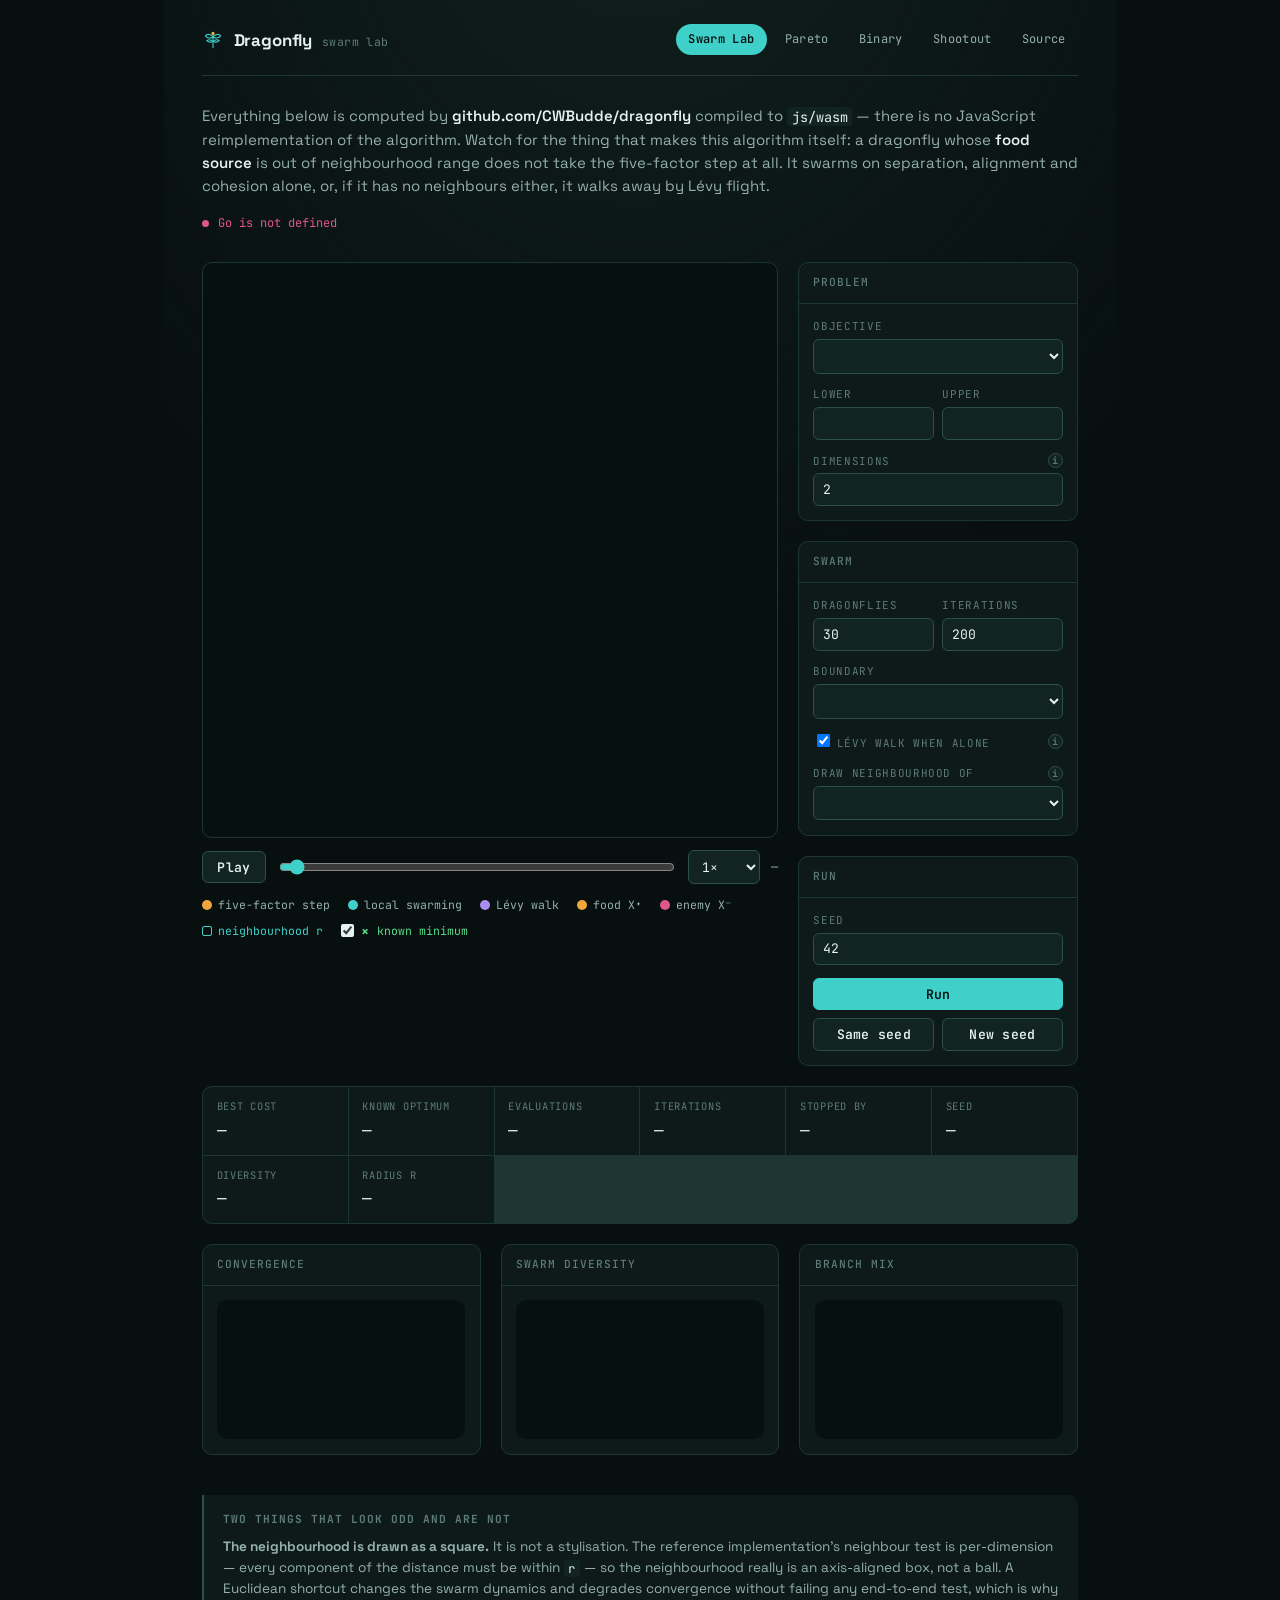
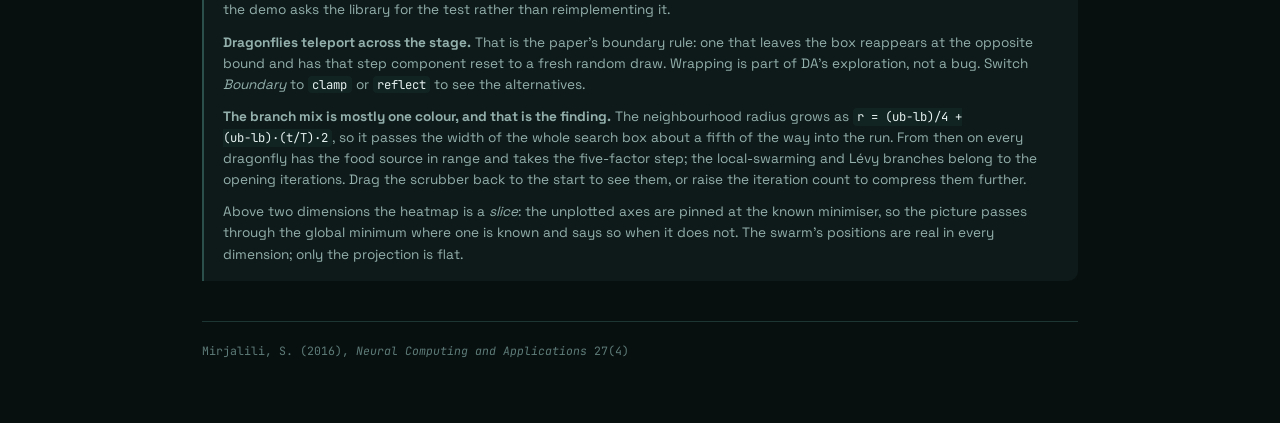
==== commit 0df43845: "feat(demo): fold the minimum marker into the legend as its own switch A separate row of view options" ====
--- a/examples/wasm-demo/index.html
+++ b/examples/wasm-demo/index.html
@@ -35,8 +35,9 @@
         #lower #upper     <input type=number> bounds
         #levy             <input type=checkbox> Levy walk on the lone branch
         #focus            <select> which dragonfly's neighbourhood to draw
-        #showOptimum      <input type="checkbox"> draw the known minimiser
-        #optimumKey       its legend entry; hidden when none is known
+        #showOptimum      <input type="checkbox"> draw the known minimiser;
+                          it lives inside its own legend entry
+        #optimumKey       that entry; hidden when no minimiser is known
         #run #rerun #newSeed   buttons
 
         #play             play/pause toggle, gets aria-pressed
@@ -113,15 +114,15 @@
           <li><span class="key" style="background: var(--food)"></span>food X⁺</li>
           <li><span class="key" style="background: var(--enemy)"></span>enemy X⁻</li>
           <li style="color: var(--swarm)"><span class="key square"></span>neighbourhood r</li>
-          <li id="optimumKey" style="color: var(--ok)"><span class="key cross">×</span>known minimum</li>
+          <li id="optimumKey" class="toggle" style="color: var(--ok)">
+            <label
+              ><input type="checkbox" id="showOptimum" checked /><span
+                class="key cross"
+                >×</span
+              >known minimum</label
+            >
+          </li>
         </ul>
-
-        <div class="stage-options">
-          <label
-            ><input type="checkbox" id="showOptimum" checked />Mark the known
-            minimum</label
-          >
-        </div>
 
         <p class="stage-note" id="projectionNote"></p>
       </section>
--- a/examples/wasm-demo/style.css
+++ b/examples/wasm-demo/style.css
@@ -412,6 +412,7 @@
   font-size: 0.76rem;
   letter-spacing: normal;
   line-height: 1.4;
+  text-align: left;
   text-transform: none;
 }
 
@@ -602,34 +603,24 @@
   text-align: center;
 }
 
-/* View switches for the stage: what is drawn, not what is computed. */
-.stage-options {
-  display: flex;
-  flex-wrap: wrap;
-  gap: 0.4rem 1.1rem;
-  margin-top: 0.6rem;
-  font-family: var(--mono);
-  font-size: 0.72rem;
-  color: var(--ink-dim);
-}
-
-.stage-options label {
+/*
+ * One legend entry is a switch: the known minimum is the only mark on the
+ * stage that is not a result of the run, so it is the only one worth turning
+ * off. Keeping it in the legend rather than in a row of its own costs no
+ * vertical space, and reads as what it is — a layer toggle.
+ */
+.legend .toggle label {
   display: flex;
   align-items: center;
   gap: 0.4rem;
   cursor: pointer;
 }
 
-.stage-options input[type="checkbox"] {
+.legend .toggle input[type="checkbox"] {
   width: auto;
+  margin: 0;
   padding: 0;
-  accent-color: var(--swarm);
-}
-
-/* Nothing to mark: the switch stays visible, so the absence is legible. */
-.stage-options label:has(input:disabled) {
-  opacity: 0.45;
-  cursor: not-allowed;
+  accent-color: currentcolor;
 }
 
 /* ── secondary panels ───────────────────────────────────────────────────── */
